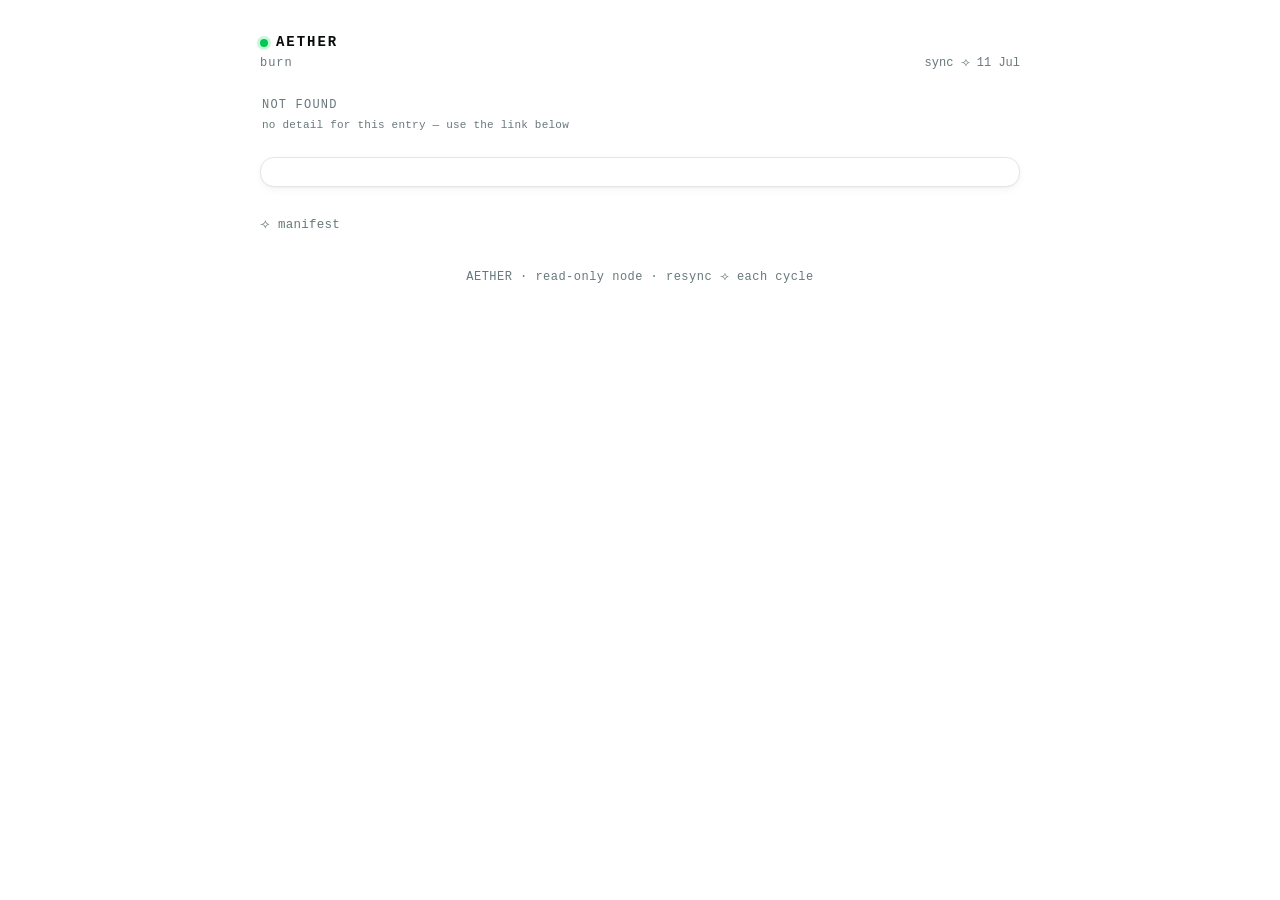
==== burn.html @ d7a29837 "AETHER" ====
<!DOCTYPE html>
<html lang="en">
<head>
<meta charset="utf-8">
<meta name="viewport" content="width=device-width, initial-scale=1">
<meta name="robots" content="noindex, nofollow">
<title>AETHER · burn</title>
<link rel="icon" href="favicon.svg" type="image/svg+xml">
<meta name="theme-color" content="#ffffff" media="(prefers-color-scheme: light)">
<meta name="theme-color" content="#0d0f12" media="(prefers-color-scheme: dark)">
<meta property="og:type" content="website">
<meta property="og:title" content="AETHER">
<meta property="og:description" content="reserve · read-only node">
<meta property="og:url" content="https://theanhgen.github.io/aether/">
<meta property="og:image" content="https://theanhgen.github.io/aether/og.png">
<meta name="twitter:card" content="summary_large_image">
<meta name="twitter:title" content="AETHER">
<meta name="twitter:description" content="reserve · read-only node">
<meta name="twitter:image" content="https://theanhgen.github.io/aether/og.png">
<link rel="stylesheet" href="aether.css">
</head>
<body>
<div class="wrap">
  <header>
    <a class="brand" href="manifest.html">
      <div>
        <h1><span class="dot"></span>AETHER</h1>
        <div class="sub" id="sub">burn</div>
      </div>
    </a>
    <div class="updated" id="updated"></div>
  </header>

  <div class="chart-head" style="padding:0 2px 8px">
    <div>
      <div class="chart-title" id="tname">—</div>
      <div class="chart-desc" id="tdates"></div>
    </div>
  </div>

  <div id="cats"></div>
  <div class="card triptotal" id="ttotal"></div>

  <a class="navlink" href="manifest.html" style="margin-top:20px">⟢ manifest</a>
  <footer>AETHER · read-only node · resync ⟢ each cycle</footer>
</div>

<script src="data.js"></script>
<script>
document.getElementById("updated").textContent = "sync ⟢ " + shortDate;

const id = decodeURIComponent(location.hash.slice(1)).toLowerCase();
const trip = (typeof LOG !== "undefined" ? LOG : [])
  .find(t => t.name.toLowerCase() === id && Array.isArray(t.items) && t.items.length);

if (!trip) {
  document.getElementById("tname").textContent = "not found";
  document.getElementById("tdates").textContent = "no detail for this entry — use the link below";
} else {
  document.getElementById("sub").textContent = trip.name.toLowerCase();
  document.getElementById("tname").textContent = trip.name;
  document.getElementById("tdates").textContent = trip.dates;

  const CATS = ["thrust", "berth", "galley", "survey", "aux"];   // coded spend buckets
  const by = {};
  trip.items.forEach(it => (by[it.category || "aux"] ??= []).push(it));
  // known categories in order, then any unknown ones (never silently drop an item)
  const order = [...CATS.filter(c => by[c]), ...Object.keys(by).filter(c => !CATS.includes(c))];

  document.getElementById("cats").innerHTML = order.map(c => {
    const sub = by[c].reduce((s, it) => s + it.amount, 0);
    const rows = by[c].map(it => `
      <div class="row">
        <div><div class="name">${it.date}</div></div>
        <div class="amt tnum out">−${czMoney(it.amount)} AU</div>
      </div>`).join("");
    return `<h2 style="margin-top:22px">${c}</h2>
      <div class="card log">${rows}
        <div class="row catsub"><div class="name">subtotal</div><div class="amt tnum">−${czMoney(sub)} AU</div></div>
      </div>`;
  }).join("");

  document.getElementById("ttotal").innerHTML = `
    <div class="row" style="border:0; padding:0">
      <div class="name">total discharged</div>
      <div>
        <div class="amt tnum">−${czMoney(trip.total ?? 0)} AU</div>
        <div class="per tnum">${czMoney(trip.per ?? 0)} / unit</div>
      </div>
    </div>`;
}
</script>
</body>
</html>
---- aether.css ----
/* AETHER — shared styles (shadcn oklch theme: neutral + orange primary, green charts) */
:root{
  --background:oklch(1 0 0);
  --foreground:oklch(0.148 0.004 228.8);
  --card:oklch(1 0 0);
  --card-foreground:oklch(0.148 0.004 228.8);
  --primary:oklch(0.553 0.195 38.402);
  --primary-foreground:oklch(0.98 0.016 73.684);
  --muted:oklch(0.963 0.002 197.1);
  --muted-foreground:oklch(0.56 0.021 213.5);
  --border:oklch(0.925 0.005 214.3);
  --chart-2:oklch(0.723 0.219 149.579);
  --radius:0.875rem;
  --shadow:0 1px 2px oklch(0.148 0.004 228.8 / .04), 0 3px 8px oklch(0.148 0.004 228.8 / .04);
}
@media (prefers-color-scheme:dark){
  :root{
    --background:oklch(0.148 0.004 228.8);
    --foreground:oklch(0.987 0.002 197.1);
    --card:oklch(0.218 0.008 223.9);
    --card-foreground:oklch(0.987 0.002 197.1);
    --primary:oklch(0.47 0.157 37.304);
    --primary-foreground:oklch(0.98 0.016 73.684);
    --muted:oklch(0.275 0.011 216.9);
    --muted-foreground:oklch(0.723 0.014 214.4);
    --border:oklch(1 0 0 / 10%);
    --chart-2:oklch(0.723 0.219 149.579);
    --shadow:0 1px 2px 0 oklch(0 0 0 / .30);
  }
}
*{box-sizing:border-box}
html,body{margin:0}
body{
  font:13.5px/1.5 ui-monospace,SFMono-Regular,"SF Mono",Menlo,Consolas,"Liberation Mono",monospace;
  background:var(--background); color:var(--foreground);
  -webkit-font-smoothing:antialiased; text-rendering:optimizeLegibility; padding:32px 16px 72px;
}
.wrap{max-width:760px; margin:0 auto}
.tnum{font-variant-numeric:tabular-nums; font-feature-settings:"tnum"}

/* focus layout — main page: one composed unit, vertically centered */
body.focus{display:flex; min-height:100dvh; align-items:center; justify-content:center; padding:24px 16px}
body.focus .wrap{max-width:440px; width:100%}

/* staggered enter */
@keyframes rise{from{opacity:0; transform:translateY(9px)} to{opacity:1; transform:none}}
.wrap>*{animation:rise .55s cubic-bezier(.2,0,0,1) both}
.wrap>*:nth-child(1){animation-delay:20ms}
.wrap>*:nth-child(2){animation-delay:100ms}
.wrap>*:nth-child(3){animation-delay:180ms}
.wrap>*:nth-child(4){animation-delay:260ms}
.wrap>*:nth-child(5){animation-delay:340ms}
.wrap>*:nth-child(6){animation-delay:420ms}
@media (prefers-reduced-motion:reduce){ .wrap>*{animation:none} }

header{display:flex; align-items:flex-end; justify-content:space-between; gap:12px; margin-bottom:24px}
.brand{display:flex; align-items:center; text-decoration:none; color:inherit}
.dot{width:8px; height:8px; border-radius:50%; background:var(--chart-2); box-shadow:0 0 0 3px color-mix(in oklab, var(--chart-2) 20%, transparent)}
.brand h1{display:inline-flex; align-items:center; gap:8px; font-size:14px; font-weight:600; letter-spacing:.14em; margin:0}
.brand .sub{font-size:12px; color:var(--muted-foreground); letter-spacing:.08em}
.updated{font-size:12px; color:var(--muted-foreground); font-variant-numeric:tabular-nums}

.card{
  background:var(--card); color:var(--card-foreground);
  border:1px solid var(--border); border-radius:var(--radius);
  box-shadow:var(--shadow);
}

.hero{padding:26px 28px 22px}
.hero-top{display:flex; align-items:center; justify-content:space-between; gap:12px; margin-bottom:14px}
.hero .label{font-size:12px; color:var(--muted-foreground); letter-spacing:.06em; text-transform:lowercase}
.hero .now{font-size:52px; font-weight:660; letter-spacing:-.03em; line-height:1}
.hero .now .cur{font-size:19px; color:var(--muted-foreground); font-weight:500; letter-spacing:0; margin-left:9px}
.hero .accrued{margin-top:9px; font-size:12.5px; color:var(--chart-2); font-variant-numeric:tabular-nums; letter-spacing:.02em}
.hero .vitals{margin:20px 0 0; padding-top:6px; display:flex; flex-direction:column; gap:0}
.hero .vitals>div{display:flex; align-items:baseline; justify-content:space-between; gap:16px; padding:9px 0; border-top:1px solid var(--border)}
.hero .vitals dt{margin:0; font-size:12.5px; color:var(--muted-foreground); letter-spacing:.02em}
.hero .vitals dd{margin:0; font-size:13.5px; color:var(--foreground)}
.hero .vitals dd b{font-weight:600}

.navlink{display:inline-flex; align-items:center; gap:6px; font-size:12.5px; color:var(--muted-foreground); text-decoration:none; letter-spacing:.02em; padding:9px 6px; margin:2px -6px 0; transition-property:color, scale; transition-duration:.14s; transition-timing-function:ease}
.navlink:hover{color:var(--primary)}
.navlink:active{scale:.96}

.kpis{display:grid; grid-template-columns:repeat(3,1fr); gap:12px; margin-bottom:28px}
.kpi{padding:14px 16px}
.kpi .k{font-size:12px; color:var(--muted-foreground); letter-spacing:.04em}
.kpi .v{font-size:18px; font-weight:640; margin-top:4px; letter-spacing:-.01em}
@media (max-width:560px){ .kpis{grid-template-columns:1fr} }

h2{font-size:12px; font-weight:600; letter-spacing:.1em; text-transform:uppercase; color:var(--muted-foreground); margin:0 0 12px}
.log{overflow:hidden}
.row{display:flex; align-items:center; justify-content:space-between; gap:12px; padding:14px 18px; border-bottom:1px solid var(--border)}
.row:last-child{border-bottom:0}
.row .name{font-size:15px; font-weight:600; letter-spacing:.01em}
.row .dates{font-size:12px; color:var(--muted-foreground); margin-top:2px}
.row .amt{font-size:15px; font-weight:600}
.row .amt.in{color:var(--chart-2)}
.row .amt.out{color:var(--foreground)}
a.row.rowlink{text-decoration:none; color:inherit; cursor:pointer; transition:background .12s ease}
a.row.rowlink:hover{background:color-mix(in oklab, var(--muted) 55%, transparent)}
.row .chev{color:var(--muted-foreground); font-weight:400; margin-left:4px; transition:color .12s ease}
a.row.rowlink:hover .chev{color:var(--primary)}
.row.catsub{border-top:1px solid var(--border)}
.row.catsub .name,.row.catsub .amt{color:var(--muted-foreground); font-weight:400}
.triptotal{padding:14px 18px; margin-top:16px}
.row .per{font-size:12px; color:var(--muted-foreground); text-align:right; margin-top:2px}

/* balance chart — card: header · body · footer */
.chart-card{padding:0; overflow:hidden}
.chart-head{display:flex; justify-content:space-between; align-items:flex-start; gap:14px; flex-wrap:wrap; padding:14px 16px 4px}
.chart-title{font-size:12px; letter-spacing:.1em; text-transform:uppercase; color:var(--muted-foreground)}
.chart-desc{font-size:11px; letter-spacing:.02em; color:var(--muted-foreground); margin-top:3px}
.chart-cur{font-size:16px; font-weight:600; color:var(--foreground); font-variant-numeric:tabular-nums}
.chart-cur span{font-size:11px; color:var(--muted-foreground); font-weight:500; margin-left:4px}
.chart-body{position:relative; padding:2px 12px 4px; cursor:crosshair}
.bchart{display:block; width:100%; height:auto; overflow:visible; touch-action:none}
.bchart .grid{stroke:var(--border); stroke-width:.75; vector-effect:non-scaling-stroke}
.bchart .glabel{fill:var(--muted-foreground); font-size:8.5px; opacity:.75; font-family:inherit}
.bchart .xlabel{fill:var(--muted-foreground); font-size:8.5px; font-family:inherit}
.bchart .cross{stroke:var(--muted-foreground); stroke-width:.75; opacity:0; vector-effect:non-scaling-stroke}
.bchart .hdot{opacity:0}
.btip{position:absolute; top:6px; pointer-events:none; opacity:0; transition:opacity .1s ease;
  background:var(--card); border:1px solid var(--border); border-radius:9px; box-shadow:var(--shadow);
  padding:5px 9px; font-size:11px; line-height:1.35; white-space:nowrap; z-index:2}
.btip b{display:block; color:var(--foreground); font-weight:600}
.btip span{display:block; color:var(--muted-foreground)}
.chart-foot{padding:9px 16px 12px; border-top:1px solid var(--border)}
.chart-foot-main{display:flex; align-items:center; flex-wrap:wrap; gap:6px; font-size:12px; color:var(--foreground)}
.chart-foot-main .foot-io{color:var(--muted-foreground); font-weight:400; letter-spacing:.02em}
.chart-foot-sub{font-size:11px; color:var(--muted-foreground); margin-top:3px}
.trend-icon{width:.95em; height:.95em; fill:none; stroke:currentColor; stroke-width:2; stroke-linecap:round; stroke-linejoin:round; color:var(--chart-2)}

/* chart window toggle (flux page only) */
.chart-toggle{display:flex; justify-content:flex-end; margin-bottom:10px}
.chart-toggle button{font:inherit; font-size:11px; color:var(--muted-foreground); background:var(--card); border:1px solid var(--border); padding:5px 13px; cursor:pointer; letter-spacing:.04em; transition:color .12s ease, background .12s ease}
.chart-toggle button:first-child{border-radius:8px 0 0 8px}
.chart-toggle button:last-child{border-radius:0 8px 8px 0; border-left:0}
.chart-toggle button:hover{color:var(--foreground)}
.chart-toggle button.on{color:var(--foreground); background:var(--muted); font-weight:600}

footer{margin-top:24px; text-align:center; font-size:12px; color:var(--muted-foreground); letter-spacing:.04em}
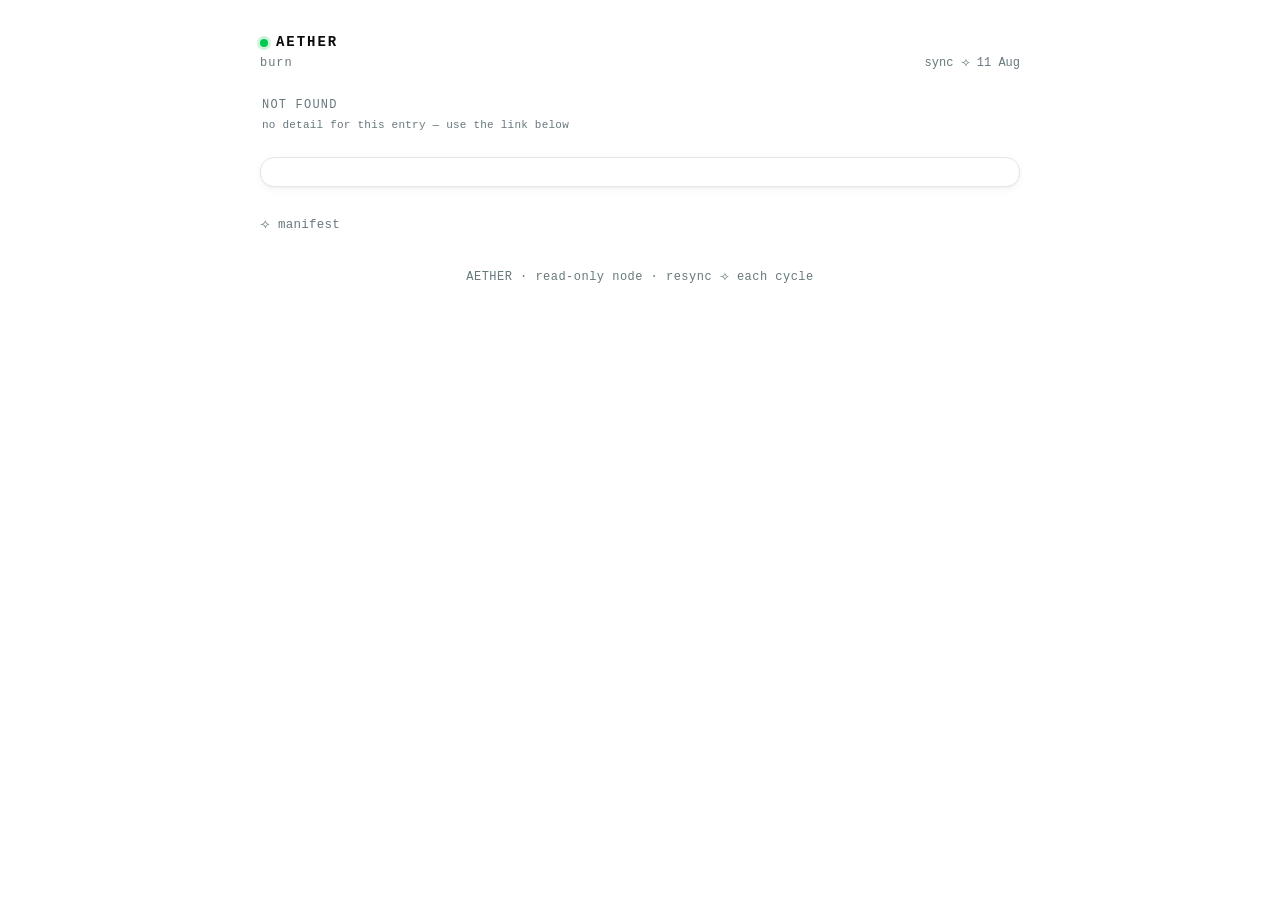
==== commit 3ca7e53d: "log: pending flag + per-unit-per-day figure" ====
--- a/burn.html
+++ b/burn.html
@@ -59,7 +59,7 @@
 } else {
   document.getElementById("sub").textContent = trip.name.toLowerCase();
   document.getElementById("tname").textContent = trip.name;
-  document.getElementById("tdates").textContent = trip.dates;
+  document.getElementById("tdates").textContent = trip.dates + (trip.pending ? " · pending — not yet discharged from the reserve" : "");
 
   const CATS = ["thrust", "berth", "galley", "survey", "aux"];   // coded spend buckets
   const by = {};
--- a/aether.css
+++ b/aether.css
@@ -99,6 +99,9 @@
 .row .amt.out{color:var(--foreground)}
 a.row.rowlink{text-decoration:none; color:inherit; cursor:pointer; transition:background .12s ease}
 a.row.rowlink:hover{background:color-mix(in oklab, var(--muted) 55%, transparent)}
+.row .pend{display:inline-block; margin-left:8px; padding:1px 7px; border:1px solid var(--border);
+  border-radius:999px; background:var(--muted); color:var(--muted-foreground);
+  font-size:10px; font-weight:600; letter-spacing:.06em; text-transform:uppercase; vertical-align:1px}
 .row .chev{color:var(--muted-foreground); font-weight:400; margin-left:4px; transition:color .12s ease}
 a.row.rowlink:hover .chev{color:var(--primary)}
 .row.catsub{border-top:1px solid var(--border)}
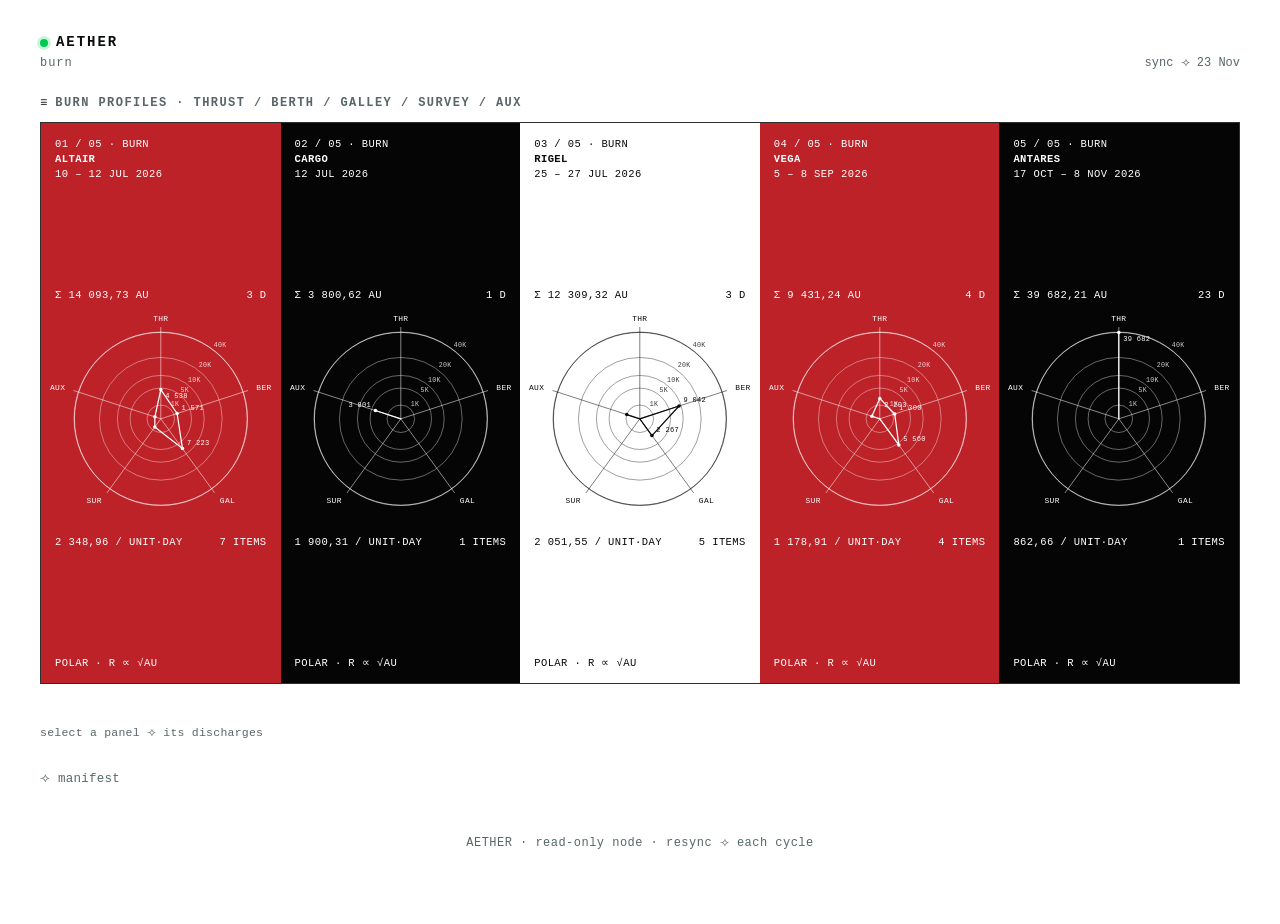
==== commit ab89d0d0: "redesign: instrument console layout Vitals as a ruled grid, reserve rings, graph-paper balance trace" ====
--- a/burn.html
+++ b/burn.html
@@ -20,7 +20,7 @@
 <link rel="stylesheet" href="aether.css">
 </head>
 <body>
-<div class="wrap">
+<div class="wrap wide">
   <header>
     <a class="brand" href="manifest.html">
       <div>
@@ -31,64 +31,50 @@
     <div class="updated" id="updated"></div>
   </header>
 
-  <div class="chart-head" style="padding:0 2px 8px">
-    <div>
-      <div class="chart-title" id="tname">—</div>
-      <div class="chart-desc" id="tdates"></div>
-    </div>
-  </div>
+  <section>
+    <h2><span class="mk">≡</span>burn profiles · thrust / berth / galley / survey / aux</h2>
+    <div id="panels"></div>
+  </section>
 
-  <div id="cats"></div>
-  <div class="card triptotal" id="ttotal"></div>
+  <section class="burn-items" id="items"></section>
 
   <a class="navlink" href="manifest.html" style="margin-top:20px">⟢ manifest</a>
   <footer>AETHER · read-only node · resync ⟢ each cycle</footer>
 </div>
 
 <script src="data.js"></script>
+<script src="ui.js"></script>
 <script>
 document.getElementById("updated").textContent = "sync ⟢ " + shortDate;
 
-const id = decodeURIComponent(location.hash.slice(1)).toLowerCase();
-const trip = (typeof LOG !== "undefined" ? LOG : [])
-  .find(t => t.name.toLowerCase() === id && Array.isArray(t.items) && t.items.length);
+function render(scroll) {
+  const id = decodeURIComponent(location.hash.slice(1)).toLowerCase();
+  const trip = tripsChrono().find(t => t.slug === id);
+  document.getElementById("sub").textContent = trip ? trip.slug : "burn";
+  document.getElementById("panels").innerHTML = polarPanelsHTML(trip ? trip.slug : null);
 
-if (!trip) {
-  document.getElementById("tname").textContent = "not found";
-  document.getElementById("tdates").textContent = "no detail for this entry — use the link below";
-} else {
-  document.getElementById("sub").textContent = trip.name.toLowerCase();
-  document.getElementById("tname").textContent = trip.name;
-  document.getElementById("tdates").textContent = trip.dates + (trip.pending ? " · pending — not yet discharged from the reserve" : "");
-
-  const CATS = ["thrust", "berth", "galley", "survey", "aux"];   // coded spend buckets
-  const by = {};
-  trip.items.forEach(it => (by[it.category || "aux"] ??= []).push(it));
-  // known categories in order, then any unknown ones (never silently drop an item)
-  const order = [...CATS.filter(c => by[c]), ...Object.keys(by).filter(c => !CATS.includes(c))];
-
-  document.getElementById("cats").innerHTML = order.map(c => {
-    const sub = by[c].reduce((s, it) => s + it.amount, 0);
-    const rows = by[c].map(it => `
-      <div class="row">
-        <div><div class="name">${it.date}</div></div>
-        <div class="amt tnum out">−${czMoney(it.amount)} AU</div>
-      </div>`).join("");
-    return `<h2 style="margin-top:22px">${c}</h2>
-      <div class="card log">${rows}
-        <div class="row catsub"><div class="name">subtotal</div><div class="amt tnum">−${czMoney(sub)} AU</div></div>
-      </div>`;
-  }).join("");
-
-  document.getElementById("ttotal").innerHTML = `
-    <div class="row" style="border:0; padding:0">
-      <div class="name">total discharged</div>
-      <div>
-        <div class="amt tnum">−${czMoney(trip.total ?? 0)} AU</div>
-        <div class="per tnum">${czMoney(trip.per ?? 0)} / unit</div>
-      </div>
-    </div>`;
+  // selected burn — its discharges as a receipt
+  const box = document.getElementById("items");
+  if (!trip) {
+    box.innerHTML = id
+      ? '<h2><span class="mk">≡</span>not found</h2><div class="chart-desc">no burn called “' + _esc(id) + '” — pick a panel</div>'
+      : '<div class="chart-desc">select a panel ⟢ its discharges</div>';
+    return;
+  }
+  const items = (trip.items || []).slice().sort((a, b) => parseDay(a.date) - parseDay(b.date));
+  const pd = perUnitDay(trip);
+  box.innerHTML = '<h2><span class="mk">≡</span>' + _esc(trip.no + " · " + trip.name) + ' · discharges</h2>'
+    + receiptHTML(["date", "bucket", "amount AU"],
+        items.map(it => [it.date, it.category || "aux", "−" + cz2(it.amount)]),
+        [["total discharged", "−" + cz2(trip.total ?? 0) + " AU", "net"],
+         ["per unit", cz2(trip.per ?? 0) + " AU"],
+         ...(pd == null ? [] : [["per unit·day", cz2(pd) + " AU"]])]);
+  if (scroll) document.getElementById(trip.slug).scrollIntoView({ block: "nearest", inline: "start" });
 }
+// local date parser for item dates ("05 Sep 2026")
+function parseDay(s) { const m = String(s).match(/(\d{1,2})\s+([A-Za-z]{3})\s+(\d{4})/); return m ? Date.UTC(+m[3], _UI_MON[m[2].toLowerCase()], +m[1]) : 0; }
+render(true);
+window.addEventListener("hashchange", () => render(false));
 </script>
 </body>
 </html>
--- a/aether.css
+++ b/aether.css
@@ -1,31 +1,37 @@
-/* AETHER — shared styles (shadcn oklch theme: neutral + orange primary, green charts) */
+/* AETHER — shared styles. Instrument / printout: mono type, hairline rules, square corners, no shadows. */
 :root{
-  --background:oklch(1 0 0);
+  --background:#ffffff;
   --foreground:oklch(0.148 0.004 228.8);
-  --card:oklch(1 0 0);
-  --card-foreground:oklch(0.148 0.004 228.8);
+  --muted-foreground:oklch(0.50 0.018 213.5);
+  --border:oklch(0.148 0.004 228.8 / 16%);
+  --rule:oklch(0.148 0.004 228.8 / 30%);
+  --rule-strong:oklch(0.148 0.004 228.8 / 85%);
   --primary:oklch(0.553 0.195 38.402);
-  --primary-foreground:oklch(0.98 0.016 73.684);
-  --muted:oklch(0.963 0.002 197.1);
-  --muted-foreground:oklch(0.56 0.021 213.5);
-  --border:oklch(0.925 0.005 214.3);
   --chart-2:oklch(0.723 0.219 149.579);
-  --radius:0.875rem;
-  --shadow:0 1px 2px oklch(0.148 0.004 228.8 / .04), 0 3px 8px oklch(0.148 0.004 228.8 / .04);
+  /* graph paper: ink on paper (light) — inverted in dark */
+  --paper:#ffffff;
+  --ink:oklch(0.148 0.004 228.8);
+  --grid-major:oklch(0.148 0.004 228.8 / 26%);
+  --grid-minor:oklch(0.148 0.004 228.8 / 9%);
+  /* fixed fields — same in both schemes */
+  --plate:#1534c8;
+  --field-red:#be2229;
+  --field-black:#050505;
+  --field-white:#ffffff;
 }
 @media (prefers-color-scheme:dark){
   :root{
-    --background:oklch(0.148 0.004 228.8);
-    --foreground:oklch(0.987 0.002 197.1);
-    --card:oklch(0.218 0.008 223.9);
-    --card-foreground:oklch(0.987 0.002 197.1);
-    --primary:oklch(0.47 0.157 37.304);
-    --primary-foreground:oklch(0.98 0.016 73.684);
-    --muted:oklch(0.275 0.011 216.9);
-    --muted-foreground:oklch(0.723 0.014 214.4);
-    --border:oklch(1 0 0 / 10%);
-    --chart-2:oklch(0.723 0.219 149.579);
-    --shadow:0 1px 2px 0 oklch(0 0 0 / .30);
+    --background:#0b0c0e;
+    --foreground:oklch(0.975 0.002 197.1);
+    --muted-foreground:oklch(0.70 0.012 214.4);
+    --border:oklch(1 0 0 / 13%);
+    --rule:oklch(1 0 0 / 28%);
+    --rule-strong:oklch(1 0 0 / 85%);
+    --primary:oklch(0.62 0.17 38);
+    --paper:#0b0c0e;
+    --ink:oklch(0.975 0.002 197.1);
+    --grid-major:oklch(1 0 0 / 24%);
+    --grid-minor:oklch(1 0 0 / 8%);
   }
 }
 *{box-sizing:border-box}
@@ -33,113 +39,175 @@
 body{
   font:13.5px/1.5 ui-monospace,SFMono-Regular,"SF Mono",Menlo,Consolas,"Liberation Mono",monospace;
   background:var(--background); color:var(--foreground);
-  -webkit-font-smoothing:antialiased; text-rendering:optimizeLegibility; padding:32px 16px 72px;
-}
-.wrap{max-width:760px; margin:0 auto}
+  -webkit-font-smoothing:antialiased; text-rendering:optimizeLegibility; padding:32px 24px 72px;
+}
+.wrap{max-width:980px; margin:0 auto}
+.wrap.wide{max-width:1200px}
 .tnum{font-variant-numeric:tabular-nums; font-feature-settings:"tnum"}
 
-/* focus layout — main page: one composed unit, vertically centered */
-body.focus{display:flex; min-height:100dvh; align-items:center; justify-content:center; padding:24px 16px}
-body.focus .wrap{max-width:440px; width:100%}
-
-/* staggered enter */
-@keyframes rise{from{opacity:0; transform:translateY(9px)} to{opacity:1; transform:none}}
-.wrap>*{animation:rise .55s cubic-bezier(.2,0,0,1) both}
-.wrap>*:nth-child(1){animation-delay:20ms}
-.wrap>*:nth-child(2){animation-delay:100ms}
-.wrap>*:nth-child(3){animation-delay:180ms}
-.wrap>*:nth-child(4){animation-delay:260ms}
-.wrap>*:nth-child(5){animation-delay:340ms}
-.wrap>*:nth-child(6){animation-delay:420ms}
-@media (prefers-reduced-motion:reduce){ .wrap>*{animation:none} }
-
-header{display:flex; align-items:flex-end; justify-content:space-between; gap:12px; margin-bottom:24px}
+/* focus layout — index: one composed unit, vertically centred */
+body.focus{display:flex; min-height:100dvh; align-items:center; justify-content:center; padding:24px}
+body.focus .wrap{width:100%}
+
+header{display:flex; align-items:flex-end; justify-content:space-between; gap:12px; margin-bottom:22px}
 .brand{display:flex; align-items:center; text-decoration:none; color:inherit}
 .dot{width:8px; height:8px; border-radius:50%; background:var(--chart-2); box-shadow:0 0 0 3px color-mix(in oklab, var(--chart-2) 20%, transparent)}
 .brand h1{display:inline-flex; align-items:center; gap:8px; font-size:14px; font-weight:600; letter-spacing:.14em; margin:0}
 .brand .sub{font-size:12px; color:var(--muted-foreground); letter-spacing:.08em}
 .updated{font-size:12px; color:var(--muted-foreground); font-variant-numeric:tabular-nums}
 
-.card{
-  background:var(--card); color:var(--card-foreground);
-  border:1px solid var(--border); border-radius:var(--radius);
-  box-shadow:var(--shadow);
-}
-
-.hero{padding:26px 28px 22px}
-.hero-top{display:flex; align-items:center; justify-content:space-between; gap:12px; margin-bottom:14px}
-.hero .label{font-size:12px; color:var(--muted-foreground); letter-spacing:.06em; text-transform:lowercase}
-.hero .now{font-size:52px; font-weight:660; letter-spacing:-.03em; line-height:1}
-.hero .now .cur{font-size:19px; color:var(--muted-foreground); font-weight:500; letter-spacing:0; margin-left:9px}
-.hero .accrued{margin-top:9px; font-size:12.5px; color:var(--chart-2); font-variant-numeric:tabular-nums; letter-spacing:.02em}
-.hero .vitals{margin:20px 0 0; padding-top:6px; display:flex; flex-direction:column; gap:0}
-.hero .vitals>div{display:flex; align-items:baseline; justify-content:space-between; gap:16px; padding:9px 0; border-top:1px solid var(--border)}
-.hero .vitals dt{margin:0; font-size:12.5px; color:var(--muted-foreground); letter-spacing:.02em}
-.hero .vitals dd{margin:0; font-size:13.5px; color:var(--foreground)}
-.hero .vitals dd b{font-weight:600}
-
 .navlink{display:inline-flex; align-items:center; gap:6px; font-size:12.5px; color:var(--muted-foreground); text-decoration:none; letter-spacing:.02em; padding:9px 6px; margin:2px -6px 0; transition-property:color, scale; transition-duration:.14s; transition-timing-function:ease}
 .navlink:hover{color:var(--primary)}
 .navlink:active{scale:.96}
 
-.kpis{display:grid; grid-template-columns:repeat(3,1fr); gap:12px; margin-bottom:28px}
-.kpi{padding:14px 16px}
-.kpi .k{font-size:12px; color:var(--muted-foreground); letter-spacing:.04em}
-.kpi .v{font-size:18px; font-weight:640; margin-top:4px; letter-spacing:-.01em}
-@media (max-width:560px){ .kpis{grid-template-columns:1fr} }
-
-h2{font-size:12px; font-weight:600; letter-spacing:.1em; text-transform:uppercase; color:var(--muted-foreground); margin:0 0 12px}
-.log{overflow:hidden}
-.row{display:flex; align-items:center; justify-content:space-between; gap:12px; padding:14px 18px; border-bottom:1px solid var(--border)}
-.row:last-child{border-bottom:0}
-.row .name{font-size:15px; font-weight:600; letter-spacing:.01em}
-.row .dates{font-size:12px; color:var(--muted-foreground); margin-top:2px}
-.row .amt{font-size:15px; font-weight:600}
-.row .amt.in{color:var(--chart-2)}
-.row .amt.out{color:var(--foreground)}
-a.row.rowlink{text-decoration:none; color:inherit; cursor:pointer; transition:background .12s ease}
-a.row.rowlink:hover{background:color-mix(in oklab, var(--muted) 55%, transparent)}
-.row .pend{display:inline-block; margin-left:8px; padding:1px 7px; border:1px solid var(--border);
-  border-radius:999px; background:var(--muted); color:var(--muted-foreground);
-  font-size:10px; font-weight:600; letter-spacing:.06em; text-transform:uppercase; vertical-align:1px}
-.row .chev{color:var(--muted-foreground); font-weight:400; margin-left:4px; transition:color .12s ease}
-a.row.rowlink:hover .chev{color:var(--primary)}
-.row.catsub{border-top:1px solid var(--border)}
-.row.catsub .name,.row.catsub .amt{color:var(--muted-foreground); font-weight:400}
-.triptotal{padding:14px 18px; margin-top:16px}
-.row .per{font-size:12px; color:var(--muted-foreground); text-align:right; margin-top:2px}
-
-/* balance chart — card: header · body · footer */
-.chart-card{padding:0; overflow:hidden}
-.chart-head{display:flex; justify-content:space-between; align-items:flex-start; gap:14px; flex-wrap:wrap; padding:14px 16px 4px}
-.chart-title{font-size:12px; letter-spacing:.1em; text-transform:uppercase; color:var(--muted-foreground)}
-.chart-desc{font-size:11px; letter-spacing:.02em; color:var(--muted-foreground); margin-top:3px}
-.chart-cur{font-size:16px; font-weight:600; color:var(--foreground); font-variant-numeric:tabular-nums}
-.chart-cur span{font-size:11px; color:var(--muted-foreground); font-weight:500; margin-left:4px}
-.chart-body{position:relative; padding:2px 12px 4px; cursor:crosshair}
-.bchart{display:block; width:100%; height:auto; overflow:visible; touch-action:none}
-.bchart .grid{stroke:var(--border); stroke-width:.75; vector-effect:non-scaling-stroke}
-.bchart .glabel{fill:var(--muted-foreground); font-size:8.5px; opacity:.75; font-family:inherit}
-.bchart .xlabel{fill:var(--muted-foreground); font-size:8.5px; font-family:inherit}
-.bchart .cross{stroke:var(--muted-foreground); stroke-width:.75; opacity:0; vector-effect:non-scaling-stroke}
-.bchart .hdot{opacity:0}
-.btip{position:absolute; top:6px; pointer-events:none; opacity:0; transition:opacity .1s ease;
-  background:var(--card); border:1px solid var(--border); border-radius:9px; box-shadow:var(--shadow);
-  padding:5px 9px; font-size:11px; line-height:1.35; white-space:nowrap; z-index:2}
-.btip b{display:block; color:var(--foreground); font-weight:600}
-.btip span{display:block; color:var(--muted-foreground)}
-.chart-foot{padding:9px 16px 12px; border-top:1px solid var(--border)}
-.chart-foot-main{display:flex; align-items:center; flex-wrap:wrap; gap:6px; font-size:12px; color:var(--foreground)}
-.chart-foot-main .foot-io{color:var(--muted-foreground); font-weight:400; letter-spacing:.02em}
-.chart-foot-sub{font-size:11px; color:var(--muted-foreground); margin-top:3px}
-.trend-icon{width:.95em; height:.95em; fill:none; stroke:currentColor; stroke-width:2; stroke-linecap:round; stroke-linejoin:round; color:var(--chart-2)}
+h2{font-size:12px; font-weight:600; letter-spacing:.12em; text-transform:uppercase; color:var(--muted-foreground); margin:0 0 10px}
+h2 .mk, .vlab .mk{font-weight:400; margin-right:.55em; color:var(--foreground)}
+section + section{margin-top:44px}
+footer{margin-top:36px; text-align:center; font-size:12px; color:var(--muted-foreground); letter-spacing:.04em}
+
+/* ---------- index: core charge + vitals + rings ---------- */
+.core{display:grid; grid-template-columns:minmax(0,1fr) minmax(0,1fr); gap:56px; align-items:center; border-top:1px solid var(--rule-strong); padding-top:28px}
+.core-l .vlab{margin-bottom:10px}
+.now{font-size:64px; font-weight:400; letter-spacing:-.035em; line-height:1; white-space:nowrap}
+.now .cur{font-size:.3em; color:var(--muted-foreground); letter-spacing:0; margin-left:.4em; vertical-align:top; position:relative; top:.25em}
+.accrued{margin:12px 0 30px; font-size:12.5px; color:var(--chart-2); font-variant-numeric:tabular-nums; letter-spacing:.02em}
+.rings{margin:0}
+.rings svg{display:block; max-width:100%; height:auto; margin-left:auto}
+.rings figcaption{font-size:11px; color:var(--muted-foreground); text-align:right; letter-spacing:.04em; margin-top:6px}
+.rings circle{fill:none; stroke:var(--foreground); stroke-width:1.25; vector-effect:non-scaling-stroke}
+.rings .rl{fill:var(--foreground); font-size:14px; font-family:inherit; letter-spacing:.02em}
+.rings .ra{fill:var(--muted-foreground); font-size:14px; font-family:inherit; font-variant-numeric:tabular-nums}
+
+/* ---------- vitals grid (≡ label above big tabular value) ---------- */
+.vgrid{display:grid; grid-template-columns:repeat(2,minmax(0,1fr)); border-bottom:1px solid var(--rule)}
+.vgrid.c4{grid-template-columns:repeat(4,minmax(0,1fr))}
+.vcell{border-top:1px solid var(--rule); padding:13px 14px 16px 0; min-width:0}
+.vgrid.c2 .vcell:nth-child(2n), .vgrid.c4 .vcell:not(:nth-child(4n+1)){border-left:1px solid var(--rule); padding-left:16px}
+.vlab{font-size:12.5px; color:var(--muted-foreground); letter-spacing:.03em; white-space:nowrap}
+.vval{font-size:30px; line-height:1.1; margin-top:8px; letter-spacing:-.02em; white-space:nowrap; font-variant-numeric:tabular-nums}
+.vval .u{font-size:12px; letter-spacing:.02em; color:var(--muted-foreground); margin-left:.45em; vertical-align:top; position:relative; top:.15em}
+
+/* ---------- graph-paper balance trace ---------- */
+.gp-head{display:flex; justify-content:space-between; align-items:flex-end; gap:14px; flex-wrap:wrap; padding:0 0 10px; border-bottom:1px solid var(--rule-strong); margin-bottom:12px}
+.chart-title{font-size:12px; font-weight:600; letter-spacing:.12em; text-transform:uppercase; color:var(--muted-foreground)}
+.chart-desc{font-size:11.5px; letter-spacing:.02em; color:var(--muted-foreground); margin-top:3px}
+.chart-cur{font-size:18px; color:var(--foreground); font-variant-numeric:tabular-nums}
+.chart-cur span{font-size:11px; color:var(--muted-foreground); margin-left:4px}
+.gp-body{position:relative; cursor:crosshair}
+svg.gp{display:block; width:100%; height:auto; touch-action:none; font-family:inherit}
+svg.gp text{font-family:inherit; fill:var(--ink); font-size:10px; font-variant-numeric:tabular-nums}
+svg.gp .paper{fill:var(--paper)}
+svg.gp .gmaj{stroke:var(--grid-major); stroke-width:1}
+svg.gp .gmin{stroke:var(--grid-minor); stroke-width:1}
+svg.gp .axis{stroke:var(--ink); stroke-width:1}
+svg.gp .tick{stroke:var(--ink); stroke-width:1}
+svg.gp .tlab{font-size:9.5px}
+svg.gp .tlab.mo{font-size:10px; font-weight:600; letter-spacing:.08em}
+svg.gp .trace{fill:none; stroke:var(--ink); stroke-width:1.35; stroke-linejoin:round}
+svg.gp .box{fill:var(--paper); stroke:var(--ink); stroke-width:1}
+svg.gp .lead{stroke:var(--ink); stroke-width:.8}
+svg.gp .mk-read{fill:var(--paper); stroke:var(--ink); stroke-width:1.2}
+svg.gp .mk-out{fill:var(--ink)}
+svg.gp .mk-in{stroke:var(--ink); stroke-width:1.2}
+svg.gp .big{font-size:22px; letter-spacing:.02em}
+svg.gp .ttl{font-size:12px; font-weight:600; letter-spacing:.06em}
+svg.gp .hov line{stroke:var(--ink); stroke-width:.75; stroke-dasharray:2 3}
+.gp-key{display:flex; flex-wrap:wrap; gap:2px 16px; font-size:11px; color:var(--muted-foreground); font-variant-numeric:tabular-nums}
+.gp-key:not(:empty){padding-top:8px}
+.gp-key b{font-weight:500; color:var(--foreground)}
+.gp-foot{display:flex; justify-content:space-between; flex-wrap:wrap; gap:4px 18px; padding-top:8px; font-size:11.5px; color:var(--muted-foreground)}
+.gp-foot b{font-weight:500; color:var(--foreground)}
 
 /* chart window toggle (flux page only) */
-.chart-toggle{display:flex; justify-content:flex-end; margin-bottom:10px}
-.chart-toggle button{font:inherit; font-size:11px; color:var(--muted-foreground); background:var(--card); border:1px solid var(--border); padding:5px 13px; cursor:pointer; letter-spacing:.04em; transition:color .12s ease, background .12s ease}
-.chart-toggle button:first-child{border-radius:8px 0 0 8px}
-.chart-toggle button:last-child{border-radius:0 8px 8px 0; border-left:0}
+.chart-toggle{display:flex; justify-content:flex-end; margin-bottom:12px}
+.chart-toggle button{font:inherit; font-size:11px; color:var(--muted-foreground); background:transparent; border:1px solid var(--rule); border-radius:0; padding:5px 13px; cursor:pointer; letter-spacing:.06em; text-transform:uppercase}
+.chart-toggle button + button{border-left:0}
 .chart-toggle button:hover{color:var(--foreground)}
-.chart-toggle button.on{color:var(--foreground); background:var(--muted); font-weight:600}
-
-footer{margin-top:24px; text-align:center; font-size:12px; color:var(--muted-foreground); letter-spacing:.04em}
+.chart-toggle button.on{color:var(--background); background:var(--foreground); border-color:var(--foreground)}
+
+/* ---------- receipt (flux movements) ---------- */
+.rc-layout{display:grid; grid-template-columns:minmax(0,1fr) minmax(0,1.75fr); gap:48px; align-items:start}
+.rc-meta{display:flex; flex-direction:column; gap:34px}
+.rc-note{font-size:11px; letter-spacing:.08em; text-transform:uppercase; text-align:center; color:var(--muted-foreground); line-height:1.6}
+.rc-kv{border-top:1px solid var(--rule)}
+.rc-kv div{display:flex; justify-content:space-between; gap:12px; padding:6px 0; border-bottom:1px solid var(--rule); font-size:12px}
+.rc-kv span:first-child{text-transform:uppercase; letter-spacing:.06em; color:var(--muted-foreground)}
+table.receipt{width:100%; border-collapse:collapse; font-size:13px}
+table.receipt th{font-weight:400; text-align:left; text-transform:uppercase; letter-spacing:.08em; font-size:11px; color:var(--muted-foreground); padding:7px 0; border-top:1px solid var(--rule-strong); border-bottom:1px solid var(--rule-strong)}
+table.receipt td{padding:6px 0; border-bottom:1px solid var(--rule); vertical-align:baseline; white-space:nowrap}
+table.receipt .num{text-align:right; font-variant-numeric:tabular-nums; font-feature-settings:"tnum"}
+table.receipt .d{width:9.5em; color:var(--muted-foreground)}
+table.receipt .m{padding-left:12px}
+.rc-totals{margin-left:auto; width:min(100%, 420px); margin-top:22px; border-top:1px solid var(--rule-strong)}
+.rc-totals div{display:flex; justify-content:space-between; gap:12px; padding:7px 0; border-bottom:1px solid var(--rule); font-size:13px; font-variant-numeric:tabular-nums}
+.rc-totals span:first-child{text-transform:uppercase; letter-spacing:.08em; font-size:11.5px; color:var(--muted-foreground); align-self:center}
+.rc-totals .net{font-weight:600; border-bottom:1px solid var(--rule-strong)}
+.rc-totals .net span:first-child{color:var(--foreground)}
+
+/* ---------- discharge log plate ---------- */
+.plate{background:var(--plate); color:#fff; padding:22px 24px 26px}
+.plate a{color:inherit; text-decoration:none}
+.plate-head{display:flex; justify-content:space-between; gap:12px; flex-wrap:wrap; font-size:11.5px; letter-spacing:.1em; text-transform:uppercase}
+.plate-body{display:grid; grid-template-columns:minmax(0,1.35fr) minmax(0,1fr); gap:28px; align-items:end}
+.plate svg{display:block; width:100%; height:auto; font-family:inherit; overflow:visible}
+.plate svg text{fill:#fff; font-family:inherit; font-size:10.5px; font-variant-numeric:tabular-nums}
+.plate svg .ln{stroke:#fff; stroke-width:1; fill:none}
+.plate svg .c{stroke:#fff; stroke-width:1; fill:var(--plate)}
+.plate svg a:hover .c{stroke-width:2}
+table.pt{width:100%; border-collapse:collapse; font-size:11.5px; font-variant-numeric:tabular-nums}
+table.pt td,table.pt th{padding:5px 0; white-space:nowrap}
+table.pt th{font-weight:400; text-align:right; font-size:10.5px; letter-spacing:.06em; text-transform:uppercase; opacity:.8; padding-bottom:9px}
+table.pt th.l, table.pt td.l{text-align:left}
+table.pt td{text-align:right}
+table.pt td.no{width:2.4em; text-align:left}
+table.pt td.ci{width:28px; text-align:center}
+table.pt td.ci svg{display:inline-block; vertical-align:middle; width:auto}
+table.pt tr.sum td{padding-top:10px}
+table.pt a:hover{text-decoration:underline}
+.plate-foot{font-size:10.5px; letter-spacing:.04em; margin-top:14px; opacity:.85}
+
+/* ---------- burn: polar panels ---------- */
+.panels{display:flex; border:1px solid var(--rule-strong)}
+.panel{flex:1 1 0; min-width:0; min-height:560px; outline:none; display:flex; flex-direction:column; justify-content:space-between; padding:14px 14px 12px; font-size:10.5px; line-height:1.45; letter-spacing:.04em; text-transform:uppercase; text-decoration:none; position:relative; scroll-margin:24px}
+.panel.f-red{background:var(--field-red); color:#fff}
+.panel.f-black{background:var(--field-black); color:#fff}
+.panel.f-white{background:var(--field-white); color:#0a0a0a}
+.panel .row2{display:flex; justify-content:space-between; gap:8px; font-variant-numeric:tabular-nums}
+.panel .row2 > :last-child{text-align:right}
+.panel svg{display:block; width:100%; height:auto; overflow:visible}
+.panel svg text{fill:currentColor; font-family:inherit; font-size:9px; letter-spacing:.04em}
+.panel svg .ring{fill:none; stroke:currentColor; stroke-width:.8; opacity:.55}
+.panel svg .spoke{stroke:currentColor; stroke-width:.8; opacity:.75}
+.panel svg .poly{fill:none; stroke:currentColor; stroke-width:1.4; stroke-linejoin:round}
+.panel svg .vx{fill:currentColor}
+.panel .mid{display:flex; flex-direction:column; gap:10px}
+.panel.sel::after{content:""; position:absolute; inset:6px; border:1.5px solid currentColor; pointer-events:none}
+.panel .selmark{visibility:hidden}
+.panel.sel .selmark{visibility:visible}
+.burn-items{margin-top:40px}
+
+@media (max-width:900px){
+  .core{grid-template-columns:1fr; gap:36px}
+  .rings svg{margin:0 auto}
+  .plate-body{grid-template-columns:1fr}
+  .rc-layout{grid-template-columns:1fr; gap:28px}
+  .panels{overflow-x:auto; scroll-snap-type:x mandatory}
+  .panel{flex:0 0 min(300px, 78vw); scroll-snap-align:start}
+}
+@media (max-width:640px){
+  body{padding:24px 16px 56px}
+  body.focus{padding:24px 16px}
+  .now{font-size:clamp(38px, 11.5vw, 64px)}
+  .vgrid.c4{grid-template-columns:repeat(2,minmax(0,1fr))}
+  .vgrid.c4 .vcell:not(:nth-child(4n+1)){border-left:0; padding-left:0}
+  .vgrid.c4 .vcell:nth-child(2n){border-left:1px solid var(--rule); padding-left:14px}
+  .vgrid.c2 .vcell:nth-child(2n){padding-left:14px}
+  .vval{font-size:clamp(20px, 6.2vw, 30px)}
+  .vval .u{font-size:10.5px}
+  .rc-meta{gap:14px}
+  .rc-note{text-align:left; padding-top:0}
+  table.receipt .d{width:auto}
+  table.receipt{font-size:12px}
+  .plate{padding:18px 16px 20px}
+  table.pt .opt{display:none}
+}
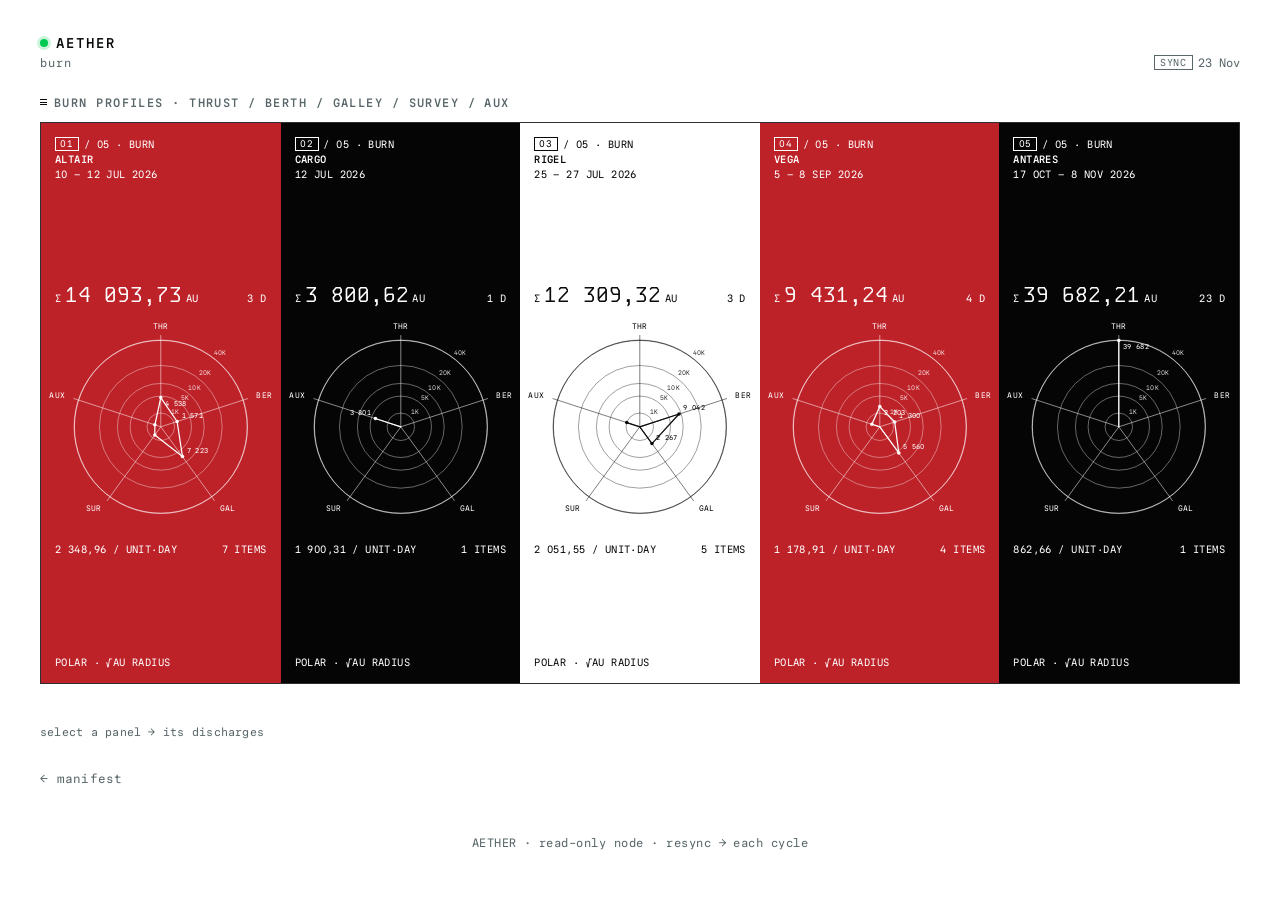
==== commit 6c29cd4a: "type: Paper Mono text, Kode Mono figures, outlined tags Both fonts self-hosted under fonts/ with the" ====
--- a/burn.html
+++ b/burn.html
@@ -32,20 +32,20 @@
   </header>
 
   <section>
-    <h2><span class="mk">≡</span>burn profiles · thrust / berth / galley / survey / aux</h2>
+    <h2><span class="mk" aria-hidden="true"></span>burn profiles · thrust / berth / galley / survey / aux</h2>
     <div id="panels"></div>
   </section>
 
   <section class="burn-items" id="items"></section>
 
-  <a class="navlink" href="manifest.html" style="margin-top:20px">⟢ manifest</a>
-  <footer>AETHER · read-only node · resync ⟢ each cycle</footer>
+  <a class="navlink" href="manifest.html" style="margin-top:20px">← manifest</a>
+  <footer>AETHER · read-only node · resync → each cycle</footer>
 </div>
 
 <script src="data.js"></script>
 <script src="ui.js"></script>
 <script>
-document.getElementById("updated").textContent = "sync ⟢ " + shortDate;
+document.getElementById("updated").innerHTML = '<span class="tag">sync</span>' + shortDate;
 
 function render(scroll) {
   const id = decodeURIComponent(location.hash.slice(1)).toLowerCase();
@@ -57,13 +57,13 @@
   const box = document.getElementById("items");
   if (!trip) {
     box.innerHTML = id
-      ? '<h2><span class="mk">≡</span>not found</h2><div class="chart-desc">no burn called “' + _esc(id) + '” — pick a panel</div>'
-      : '<div class="chart-desc">select a panel ⟢ its discharges</div>';
+      ? '<h2><span class="mk" aria-hidden="true"></span>not found</h2><div class="chart-desc">no burn called “' + _esc(id) + '” — pick a panel</div>'
+      : '<div class="chart-desc">select a panel → its discharges</div>';
     return;
   }
   const items = (trip.items || []).slice().sort((a, b) => parseDay(a.date) - parseDay(b.date));
   const pd = perUnitDay(trip);
-  box.innerHTML = '<h2><span class="mk">≡</span>' + _esc(trip.no + " · " + trip.name) + ' · discharges</h2>'
+  box.innerHTML = '<h2><span class="mk" aria-hidden="true"></span><span class="tag">' + trip.no + '</span>' + _esc(trip.name) + ' · discharges</h2>'
     + receiptHTML(["date", "bucket", "amount AU"],
         items.map(it => [it.date, it.category || "aux", "−" + cz2(it.amount)]),
         [["total discharged", "−" + cz2(trip.total ?? 0) + " AU", "net"],
--- a/aether.css
+++ b/aether.css
@@ -34,16 +34,28 @@
     --grid-minor:oklch(1 0 0 / 8%);
   }
 }
+/* type: two faces, self-hosted (OFL-1.1, licences in fonts/). Paper Mono = all text; Kode Mono = large figures only. */
+@font-face{font-family:"Paper Mono"; src:url("fonts/PaperMono-Variable.woff2") format("woff2"); font-weight:100 800; font-style:normal; font-display:block}
+@font-face{font-family:"Kode Mono"; src:url("fonts/KodeMono-Regular.woff2") format("woff2"); font-weight:400; font-style:normal; font-display:block}
 *{box-sizing:border-box}
 html,body{margin:0}
 body{
-  font:13.5px/1.5 ui-monospace,SFMono-Regular,"SF Mono",Menlo,Consolas,"Liberation Mono",monospace;
+  font:13.5px/1.5 "Paper Mono";
   background:var(--background); color:var(--foreground);
   -webkit-font-smoothing:antialiased; text-rendering:optimizeLegibility; padding:32px 24px 72px;
 }
 .wrap{max-width:980px; margin:0 auto}
 .wrap.wide{max-width:1200px}
 .tnum{font-variant-numeric:tabular-nums; font-feature-settings:"tnum"}
+/* figure face — large figures only (core charge, vitals, balance, burn totals, chart status) */
+.fig{font-family:"Kode Mono"; font-weight:400; font-variant-numeric:tabular-nums}
+/* REF / LOT tags — small square hairline boxes, text mono, uppercase */
+.tag{display:inline-block; border:1px solid currentColor; border-radius:0; padding:0 .5em; font-size:10px; line-height:13px; letter-spacing:.08em; text-transform:uppercase; font-weight:400; vertical-align:1px; white-space:nowrap}
+.tag.w{min-width:4.2em; text-align:center}
+/* ≡ drawn in CSS (Paper Mono has no U+2261) */
+.mk{display:inline-block; width:.62em; height:.5em; margin-right:.55em; vertical-align:.12em; background:linear-gradient(currentColor,currentColor) 0 0/100% 1px no-repeat, linear-gradient(currentColor,currentColor) 0 50%/100% 1px no-repeat, linear-gradient(currentColor,currentColor) 0 100%/100% 1px no-repeat}
+/* ■ drawn in CSS */
+.sq{display:inline-block; width:.5em; height:.5em; background:currentColor; vertical-align:.05em}
 
 /* focus layout — index: one composed unit, vertically centred */
 body.focus{display:flex; min-height:100dvh; align-items:center; justify-content:center; padding:24px}
@@ -55,13 +67,15 @@
 .brand h1{display:inline-flex; align-items:center; gap:8px; font-size:14px; font-weight:600; letter-spacing:.14em; margin:0}
 .brand .sub{font-size:12px; color:var(--muted-foreground); letter-spacing:.08em}
 .updated{font-size:12px; color:var(--muted-foreground); font-variant-numeric:tabular-nums}
+.updated .tag{margin-right:.5em}
 
 .navlink{display:inline-flex; align-items:center; gap:6px; font-size:12.5px; color:var(--muted-foreground); text-decoration:none; letter-spacing:.02em; padding:9px 6px; margin:2px -6px 0; transition-property:color, scale; transition-duration:.14s; transition-timing-function:ease}
 .navlink:hover{color:var(--primary)}
 .navlink:active{scale:.96}
 
 h2{font-size:12px; font-weight:600; letter-spacing:.12em; text-transform:uppercase; color:var(--muted-foreground); margin:0 0 10px}
-h2 .mk, .vlab .mk{font-weight:400; margin-right:.55em; color:var(--foreground)}
+h2 .mk, .vlab .mk, .chart-title .mk{font-weight:400; color:var(--foreground)}
+h2 .tag{margin-right:.6em; color:var(--foreground)}
 section + section{margin-top:44px}
 footer{margin-top:36px; text-align:center; font-size:12px; color:var(--muted-foreground); letter-spacing:.04em}
 
@@ -69,6 +83,7 @@
 .core{display:grid; grid-template-columns:minmax(0,1fr) minmax(0,1fr); gap:56px; align-items:center; border-top:1px solid var(--rule-strong); padding-top:28px}
 .core-l .vlab{margin-bottom:10px}
 .now{font-size:64px; font-weight:400; letter-spacing:-.035em; line-height:1; white-space:nowrap}
+.now .fig{letter-spacing:-.01em}
 .now .cur{font-size:.3em; color:var(--muted-foreground); letter-spacing:0; margin-left:.4em; vertical-align:top; position:relative; top:.25em}
 .accrued{margin:12px 0 30px; font-size:12.5px; color:var(--chart-2); font-variant-numeric:tabular-nums; letter-spacing:.02em}
 .rings{margin:0}
@@ -84,15 +99,16 @@
 .vcell{border-top:1px solid var(--rule); padding:13px 14px 16px 0; min-width:0}
 .vgrid.c2 .vcell:nth-child(2n), .vgrid.c4 .vcell:not(:nth-child(4n+1)){border-left:1px solid var(--rule); padding-left:16px}
 .vlab{font-size:12.5px; color:var(--muted-foreground); letter-spacing:.03em; white-space:nowrap}
-.vval{font-size:30px; line-height:1.1; margin-top:8px; letter-spacing:-.02em; white-space:nowrap; font-variant-numeric:tabular-nums}
+.vval{font-size:30px; line-height:1.1; margin-top:8px; letter-spacing:0; white-space:nowrap; font-variant-numeric:tabular-nums}
 .vval .u{font-size:12px; letter-spacing:.02em; color:var(--muted-foreground); margin-left:.45em; vertical-align:top; position:relative; top:.15em}
 
 /* ---------- graph-paper balance trace ---------- */
 .gp-head{display:flex; justify-content:space-between; align-items:flex-end; gap:14px; flex-wrap:wrap; padding:0 0 10px; border-bottom:1px solid var(--rule-strong); margin-bottom:12px}
 .chart-title{font-size:12px; font-weight:600; letter-spacing:.12em; text-transform:uppercase; color:var(--muted-foreground)}
 .chart-desc{font-size:11.5px; letter-spacing:.02em; color:var(--muted-foreground); margin-top:3px}
-.chart-cur{font-size:18px; color:var(--foreground); font-variant-numeric:tabular-nums}
+.chart-cur{font-size:19px; color:var(--foreground); font-variant-numeric:tabular-nums}
 .chart-cur span{font-size:11px; color:var(--muted-foreground); margin-left:4px}
+.chart-cur span.fig{font-size:inherit; color:inherit; margin-left:0}
 .gp-body{position:relative; cursor:crosshair}
 svg.gp{display:block; width:100%; height:auto; touch-action:none; font-family:inherit}
 svg.gp text{font-family:inherit; fill:var(--ink); font-size:10px; font-variant-numeric:tabular-nums}
@@ -109,7 +125,9 @@
 svg.gp .mk-read{fill:var(--paper); stroke:var(--ink); stroke-width:1.2}
 svg.gp .mk-out{fill:var(--ink)}
 svg.gp .mk-in{stroke:var(--ink); stroke-width:1.2}
-svg.gp .big{font-size:22px; letter-spacing:.02em}
+svg.gp .big{font-size:22px; letter-spacing:.02em; font-family:"Kode Mono"}
+svg.gp .tg{fill:none; stroke:var(--ink); stroke-width:1}
+svg.gp text.tgt{font-size:8px; letter-spacing:.06em}
 svg.gp .ttl{font-size:12px; font-weight:600; letter-spacing:.06em}
 svg.gp .hov line{stroke:var(--ink); stroke-width:.75; stroke-dasharray:2 3}
 .gp-key{display:flex; flex-wrap:wrap; gap:2px 16px; font-size:11px; color:var(--muted-foreground); font-variant-numeric:tabular-nums}
@@ -138,9 +156,11 @@
 table.receipt .num{text-align:right; font-variant-numeric:tabular-nums; font-feature-settings:"tnum"}
 table.receipt .d{width:9.5em; color:var(--muted-foreground)}
 table.receipt .m{padding-left:12px}
+table.receipt .m .tag{margin-right:.6em}
 .rc-totals{margin-left:auto; width:min(100%, 420px); margin-top:22px; border-top:1px solid var(--rule-strong)}
 .rc-totals div{display:flex; justify-content:space-between; gap:12px; padding:7px 0; border-bottom:1px solid var(--rule); font-size:13px; font-variant-numeric:tabular-nums}
 .rc-totals span:first-child{text-transform:uppercase; letter-spacing:.08em; font-size:11.5px; color:var(--muted-foreground); align-self:center}
+.rc-totals .tag{font-size:10px}
 .rc-totals .net{font-weight:600; border-bottom:1px solid var(--rule-strong)}
 .rc-totals .net span:first-child{color:var(--foreground)}
 
@@ -154,6 +174,8 @@
 .plate svg .ln{stroke:#fff; stroke-width:1; fill:none}
 .plate svg .c{stroke:#fff; stroke-width:1; fill:var(--plate)}
 .plate svg a:hover .c{stroke-width:2}
+.plate svg .tg{fill:none; stroke:#fff; stroke-width:1}
+.plate .tag{font-size:9.5px; line-height:12px; padding:0 .4em}
 table.pt{width:100%; border-collapse:collapse; font-size:11.5px; font-variant-numeric:tabular-nums}
 table.pt td,table.pt th{padding:5px 0; white-space:nowrap}
 table.pt th{font-weight:400; text-align:right; font-size:10.5px; letter-spacing:.06em; text-transform:uppercase; opacity:.8; padding-bottom:9px}
@@ -174,6 +196,12 @@
 .panel.f-white{background:var(--field-white); color:#0a0a0a}
 .panel .row2{display:flex; justify-content:space-between; gap:8px; font-variant-numeric:tabular-nums}
 .panel .row2 > :last-child{text-align:right}
+.panel .row2.tot{align-items:baseline}
+.panel .tot .fig{font-size:21px; letter-spacing:0; text-transform:none}
+.panel .tot .s{margin-right:.35em}
+.panel .tot .u{margin-left:.35em}
+.panel .tag{font-size:9.5px; line-height:12px; padding:0 .45em; margin-right:.5em}
+.panel .selmark .tag{margin-right:0}
 .panel svg{display:block; width:100%; height:auto; overflow:visible}
 .panel svg text{fill:currentColor; font-family:inherit; font-size:9px; letter-spacing:.04em}
 .panel svg .ring{fill:none; stroke:currentColor; stroke-width:.8; opacity:.55}
